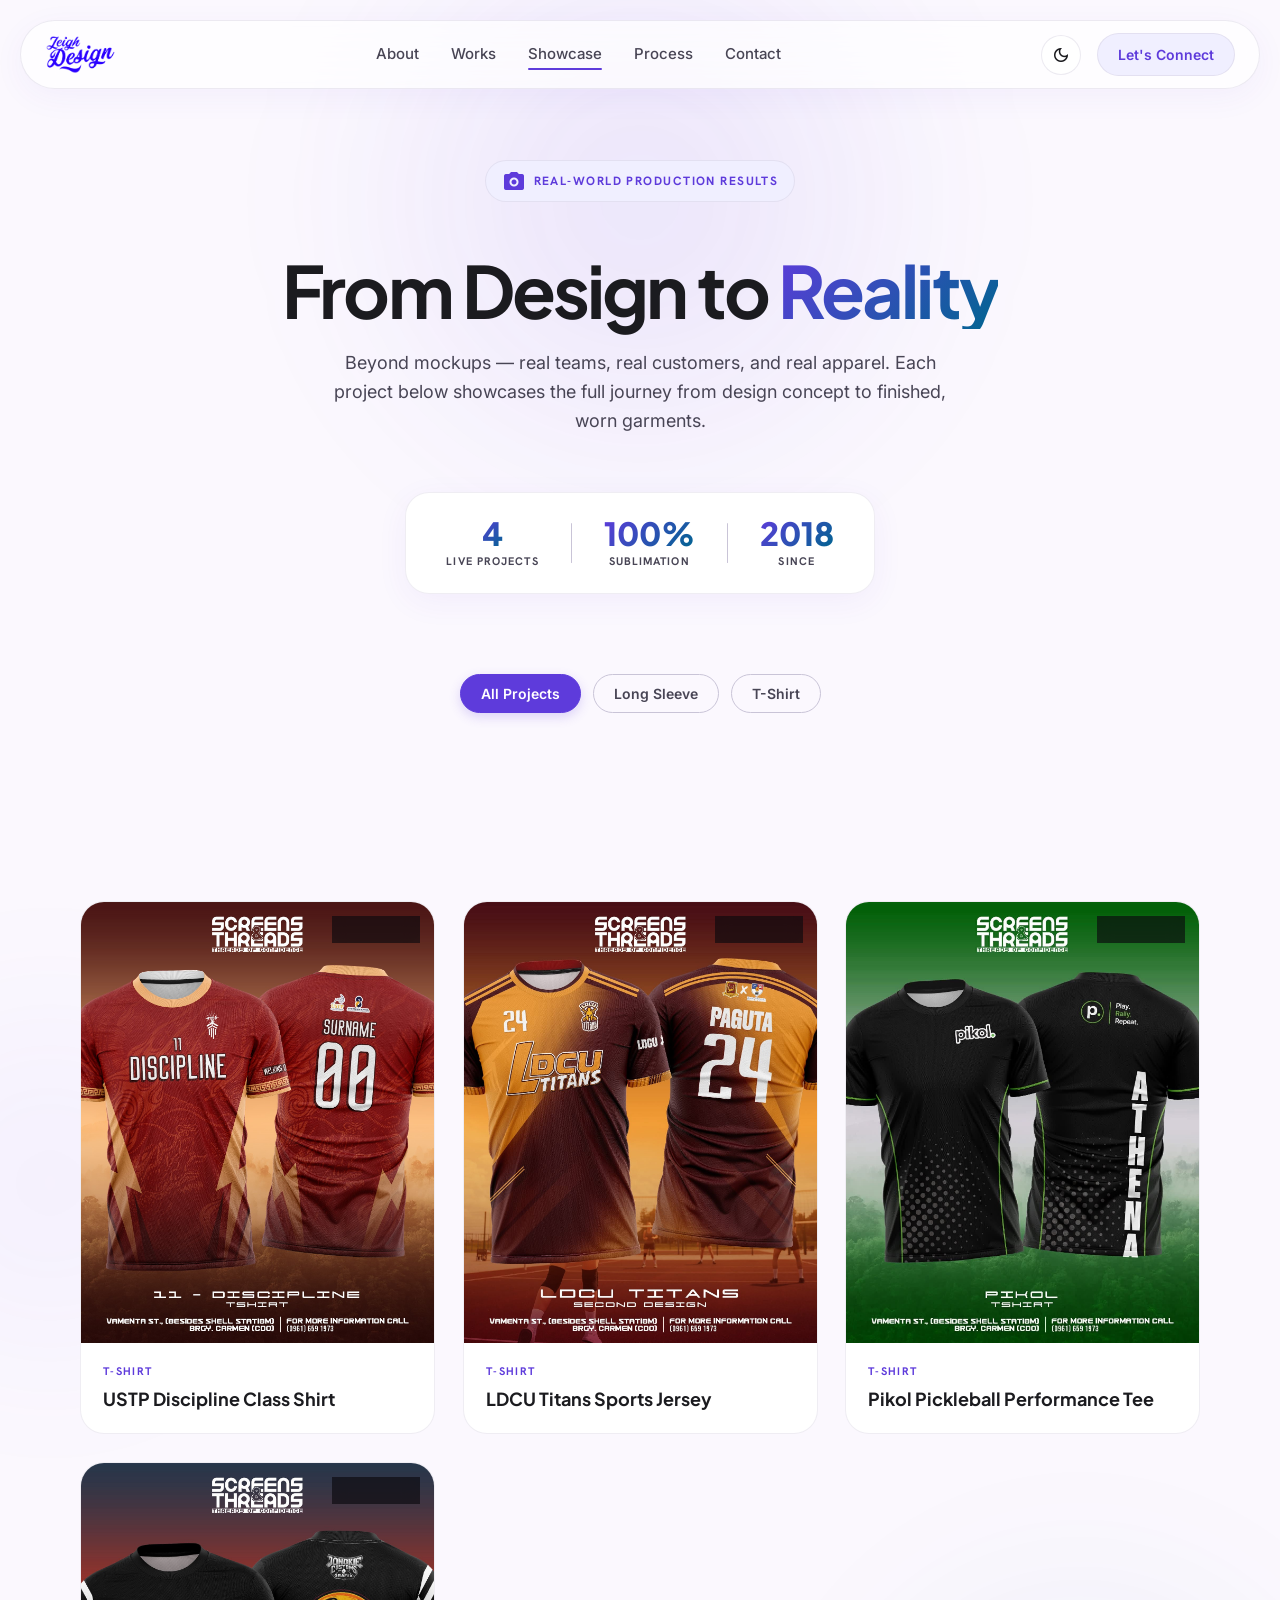
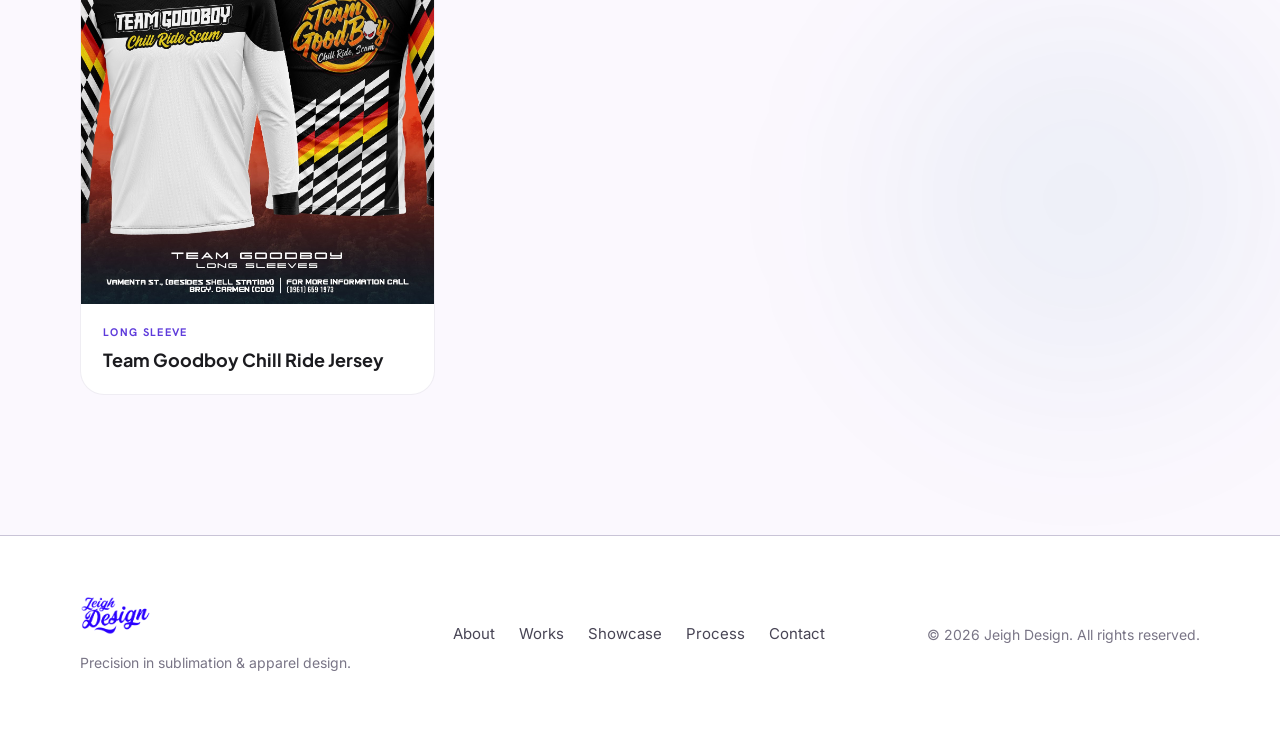
==== showcase.html @ b3bd069b "feat: add Showcase page with real-world project results" ====
<!DOCTYPE html>
<html lang="en" data-theme="light">
<head>
  <meta charset="UTF-8">
  <meta name="viewport" content="width=device-width, initial-scale=1.0">

  <!-- SEO Meta Tags -->
  <title>Showcase | Real-World Apparel Projects | Jeigh Design</title>
  <meta name="description" content="Real-world production results from Jeigh Design — customer and team photos wearing custom sublimated apparel. From marksmanship teams to esports squads.">
  <meta name="keywords" content="apparel showcase, customer photos, production results, sublimation printing, custom jerseys, team uniforms Philippines">
  <meta name="author" content="Jeigh Design">

  <!-- OpenGraph -->
  <meta property="og:title" content="Showcase | Jeigh Design — Real-World Apparel Results">
  <meta property="og:description" content="See real teams and customers wearing Jeigh Design custom sublimated apparel. Production-quality results that go beyond mockups.">
  <meta property="og:type" content="website">
  <meta property="og:url" content="https://jeighdesign.com/showcase.html">

  <!-- Stylesheets -->
  <link rel="stylesheet" href="style.css">
  <link rel="stylesheet" href="showcase.css">

  <!-- Material Symbols -->
  <link href="https://fonts.googleapis.com/css2?family=Material+Symbols+Outlined:opsz,wght,FILL,GRAD@20..48,100..700,0..1,-50..200" rel="stylesheet">
</head>
<body>

  <!-- Floating Navigation Wrapper -->
  <div class="navbar-wrapper">
    <nav class="navbar glass-container" id="main-nav">
      <!-- Logo -->
      <a href="index.html" class="logo" id="nav-logo">
        <img src="assets/logo.png" alt="Jeigh Design" class="logo-img">
      </a>

      <!-- Desktop Links -->
      <div class="nav-links" id="desktop-links">
        <a href="index.html#about" class="nav-item" id="link-about">About</a>
        <a href="works.html" class="nav-item" id="link-works">Works</a>
        <a href="#" class="nav-item active" id="link-showcase">Showcase</a>
        <a href="index.html#process" class="nav-item" id="link-process">Process</a>
        <a href="index.html#contact" class="nav-item" id="link-contact">Contact</a>
      </div>

      <!-- Actions -->
      <div class="nav-actions">
        <!-- Theme Toggle -->
        <button class="theme-toggle" id="theme-toggle-btn" aria-label="Toggle light/dark theme">
          <span class="material-symbols-outlined moon-icon">dark_mode</span>
          <span class="material-symbols-outlined sun-icon">light_mode</span>
        </button>

        <!-- Nav CTA -->
        <a href="index.html#contact" class="nav-btn nav-btn-primary" id="nav-cta-btn">Let's Connect</a>

        <!-- Mobile Drawer Toggle -->
        <button class="mobile-toggle" id="mobile-menu-btn" aria-label="Toggle mobile navigation">
          <span></span>
          <span></span>
          <span></span>
        </button>
      </div>
    </nav>
  </div>

  <!-- Mobile Navigation Drawer -->
  <div class="mobile-drawer glass-container" id="mobile-drawer">
    <a href="index.html#about" id="mobile-link-about">About</a>
    <a href="works.html" id="mobile-link-works">Works</a>
    <a href="#" id="mobile-link-showcase">Showcase</a>
    <a href="index.html#process" id="mobile-link-process">Process</a>
    <a href="index.html#contact" id="mobile-link-contact">Contact</a>
    <a href="index.html#contact" class="mobile-drawer-btn" id="mobile-drawer-cta">Discuss Project</a>
  </div>

  <!-- Background Blobs -->
  <div class="bg-blob blob-primary" id="blob-1"></div>
  <div class="bg-blob blob-secondary" id="blob-2"></div>
  <div class="bg-blob blob-tertiary" id="blob-3"></div>

  <!-- Main Content -->
  <main>

    <!-- Page Header -->
    <section class="showcase-hero container" id="showcase-hero">
      <div class="reveal">
        <div class="badge">
          <span class="material-symbols-outlined" style="font-variation-settings: 'FILL' 1;">photo_camera</span>
          <span class="label-caps">Real-World Production Results</span>
        </div>
      </div>

      <h1 class="display-lg showcase-hero-title reveal reveal-delay-1">
        From Design to
        <span class="text-gradient">Reality</span>
      </h1>

      <p class="body-lg showcase-hero-subtitle reveal reveal-delay-2">
        Beyond mockups — real teams, real customers, and real apparel. Each project below showcases the full journey from design concept to finished, worn garments.
      </p>

      <!-- Stats Row -->
      <div class="showcase-stats reveal reveal-delay-3">
        <div class="stat-item">
          <span class="stat-number" id="stat-projects">4</span>
          <span class="stat-label">Live Projects</span>
        </div>
        <div class="stat-divider"></div>
        <div class="stat-item">
          <span class="stat-number">100%</span>
          <span class="stat-label">Sublimation</span>
        </div>
        <div class="stat-divider"></div>
        <div class="stat-item">
          <span class="stat-number">2018</span>
          <span class="stat-label">Since</span>
        </div>
      </div>
    </section>

    <!-- Filter Bar -->
    <section class="showcase-filter-bar container reveal">
      <div class="gallery-filters">
        <button class="filter-btn active" data-filter="all" id="sc-filter-all">All Projects</button>
        <button class="filter-btn" data-filter="long-sleeve" id="sc-filter-longsleeve">Long Sleeve</button>
        <button class="filter-btn" data-filter="t-shirt" id="sc-filter-tshirt">T-Shirt</button>
      </div>
    </section>

    <!-- Showcase Card Grid -->
    <section class="section-padding container" id="showcase-grid-section">
      <div class="showcase-grid" id="showcase-grid">
        <!-- Dynamically rendered by showcase.js -->
      </div>

      <!-- Empty State -->
      <div class="no-results" id="sc-no-results" style="display:none;">
        <span class="material-symbols-outlined">search_off</span>
        <h3 class="headline-md">No projects found</h3>
        <p class="body-md">Try selecting a different category.</p>
      </div>
    </section>

  </main>

  <!-- ===================== PROJECT DETAIL MODAL ===================== -->
  <div class="sc-modal-overlay" id="sc-modal" role="dialog" aria-modal="true" aria-label="Project detail">

    <div class="sc-modal-inner" id="sc-modal-inner">

      <!-- Close Button -->
      <button class="sc-modal-close" id="sc-modal-close" aria-label="Close project detail">
        <span class="material-symbols-outlined">close</span>
      </button>

      <!-- Left Panel: Image Gallery -->
      <div class="sc-modal-gallery" id="sc-modal-gallery">

        <!-- Main Image Viewer -->
        <div class="sc-gallery-main" id="sc-gallery-main">
          <img src="" alt="" class="sc-gallery-img" id="sc-gallery-img">

          <!-- Navigation Arrows -->
          <button class="sc-gallery-nav sc-gallery-prev" id="sc-gallery-prev" aria-label="Previous image">
            <span class="material-symbols-outlined">arrow_back_ios_new</span>
          </button>
          <button class="sc-gallery-nav sc-gallery-next" id="sc-gallery-next" aria-label="Next image">
            <span class="material-symbols-outlined">arrow_forward_ios</span>
          </button>

          <!-- Image counter -->
          <div class="sc-gallery-counter" id="sc-gallery-counter">1 / 5</div>
        </div>

        <!-- Thumbnail Strip -->
        <div class="sc-gallery-thumbs" id="sc-gallery-thumbs">
          <!-- Populated by JS -->
        </div>
      </div>

      <!-- Right Panel: Project Details -->
      <div class="sc-modal-details" id="sc-modal-details">

        <!-- Category badge -->
        <div class="sc-detail-badge" id="sc-detail-badge">
          <span class="material-symbols-outlined" id="sc-detail-icon">checkroom</span>
          <span class="label-caps" id="sc-detail-category-badge">Category</span>
        </div>

        <!-- Title -->
        <h2 class="headline-lg sc-detail-title" id="sc-detail-title">Project Title</h2>

        <!-- Meta Grid -->
        <div class="sc-detail-meta">
          <div class="sc-meta-item">
            <span class="sc-meta-label label-caps">Category</span>
            <span class="sc-meta-value" id="sc-meta-category">—</span>
          </div>
          <div class="sc-meta-item">
            <span class="sc-meta-label label-caps">Year</span>
            <span class="sc-meta-value" id="sc-meta-year">—</span>
          </div>
          <div class="sc-meta-item sc-meta-full">
            <span class="sc-meta-label label-caps">Software Used</span>
            <div class="sc-software-chips" id="sc-meta-software">
              <!-- Chips rendered by JS -->
            </div>
          </div>
        </div>

        <!-- Divider -->
        <div class="sc-divider"></div>

        <!-- Overview -->
        <div class="sc-detail-section">
          <h3 class="sc-section-title">
            <span class="material-symbols-outlined">description</span>
            Project Overview
          </h3>
          <p class="body-md sc-detail-text" id="sc-detail-overview">—</p>
        </div>

        <!-- Design Concept -->
        <div class="sc-detail-section">
          <h3 class="sc-section-title">
            <span class="material-symbols-outlined">palette</span>
            Design Concept
          </h3>
          <p class="body-md sc-detail-text" id="sc-detail-concept">—</p>
        </div>

        <!-- CTA -->
        <a href="index.html#contact" class="btn btn-primary sc-detail-cta" id="sc-detail-cta">
          Start a Similar Project
          <span class="material-symbols-outlined">arrow_forward</span>
        </a>

      </div>
    </div>
  </div>

  <!-- Footer -->
  <footer class="footer">
    <div class="container footer-content">

      <!-- Brand details -->
      <div class="footer-logo-side">
        <a href="index.html" class="logo" style="margin-bottom: 8px;">
          <img src="assets/logo.png" alt="Jeigh Design" class="logo-img">
        </a>
        <p class="copyright">Precision in sublimation &amp; apparel design.</p>
      </div>

      <!-- Links -->
      <div class="footer-links">
        <a href="index.html#about" class="footer-link">About</a>
        <a href="works.html" class="footer-link">Works</a>
        <a href="showcase.html" class="footer-link">Showcase</a>
        <a href="index.html#process" class="footer-link">Process</a>
        <a href="index.html#contact" class="footer-link">Contact</a>
      </div>

      <!-- Copyright -->
      <div>
        <p class="copyright">&copy; 2026 Jeigh Design. All rights reserved.</p>
      </div>

    </div>
  </footer>

  <!-- Scripts -->
  <script src="showcase.js"></script>
</body>
</html>
---- style.css ----
/*
================================================================
JEIGH DESIGN - PORTFOLIO STYLESHEET
Design System: Lumina Creative (Visionary, Technical, Fluid)
================================================================
*/

/* --- Google Fonts --- */
@import url('https://fonts.googleapis.com/css2?family=Hanken+Grotesk:wght@600;700&family=Inter:wght@400;500;600&family=Plus+Jakarta+Sans:wght@500;600;700;800&display=swap');

/* --- Custom Variables & Tokens --- */
:root {
  /* Color Palette - Light Mode */
  --color-surface: #fbf8fe;
  --color-surface-dim: #dcd9de;
  --color-surface-bright: #fbf8fe;
  --color-surface-lowest: #ffffff;
  --color-surface-low: #f6f2f8;
  --color-surface-container: #f0edf2;
  --color-surface-high: #eae7ed;
  --color-surface-highest: #e4e1e7;
  --color-on-surface: #1b1b1f;
  --color-on-surface-variant: #484555;
  --color-inverse-surface: #303034;
  --color-inverse-on-surface: #f3f0f5;
  --color-outline: #797586;
  --color-outline-variant: #c9c4d7;
  
  --color-primary: #5e3bdb;
  --color-on-primary: #ffffff;
  --color-primary-container: #7858f5;
  --color-on-primary-container: #fffbff;
  
  --color-secondary: #006590;
  --color-on-secondary: #ffffff;
  --color-secondary-container: #2db8fe;
  --color-on-secondary-container: #004665;
  
  --color-background: #fbf8fe;
  --color-on-background: #1b1b1f;
  --color-surface-variant: #e4e1e7;

  --color-primary-fixed: #e6deff;
  --color-primary-fixed-dim: #cabeff;

  /* Extra Colors for Chips */
  --color-chip-bg: #f0efff;
  --color-chip-text: #5e3bdb;
  
  /* Gradients */
  --color-primary-gradient: linear-gradient(135deg, #5e3bdb 0%, #006590 100%);
  --color-accent-gradient: linear-gradient(135deg, #7858f5 0%, #2db8fe 100%);
  --color-glass-bg: rgba(255, 255, 255, 0.7);
  --color-glass-border: rgba(201, 196, 215, 0.35);
  --color-card-border: rgba(201, 196, 215, 0.3);
  --color-card-bg: #ffffff;

  /* Typography Fonts */
  --font-display: 'Plus Jakarta Sans', sans-serif;
  --font-headline: 'Plus Jakarta Sans', sans-serif;
  --font-body: 'Inter', sans-serif;
  --font-label: 'Hanken Grotesk', sans-serif;

  /* Border Radius */
  --rounded-sm: 0.25rem;
  --rounded-default: 0.5rem;
  --rounded-md: 0.75rem;
  --rounded-lg: 1rem;
  --rounded-xl: 1.5rem;
  --rounded-full: 9999px;

  /* Spacing */
  --container-max: 1280px;
  --gutter: 24px;
  --margin-desktop: 80px;
  --margin-mobile: 20px;
  --section-gap: 140px;
  --unit: 8px;

  /* Transitions */
  --transition-fast: 0.2s cubic-bezier(0.16, 1, 0.3, 1);
  --transition-medium: 0.4s cubic-bezier(0.16, 1, 0.3, 1);
  --transition-slow: 0.8s cubic-bezier(0.16, 1, 0.3, 1);
}

[data-theme="dark"] {
  /* Color Palette - Dark Mode */
  --color-surface: #0b0a0e;
  --color-surface-dim: #050406;
  --color-surface-bright: #141317;
  --color-surface-lowest: #080709;
  --color-surface-low: #111014;
  --color-surface-container: #19181d;
  --color-surface-high: #212026;
  --color-surface-highest: #2b2a31;
  --color-on-surface: #eae6ef;
  --color-on-surface-variant: #bbb6c4;
  --color-inverse-surface: #eae6ef;
  --color-inverse-on-surface: #111014;
  --color-outline: #8d8999;
  --color-outline-variant: #44424e;
  
  --color-primary: #a38cff;
  --color-on-primary: #1e0066;
  --color-primary-container: #5e3bdb;
  --color-on-primary-container: #f5f2ff;
  
  --color-secondary: #58c2ff;
  --color-on-secondary: #00344d;
  --color-secondary-container: #006590;
  --color-on-secondary-container: #e0f3ff;
  
  --color-background: #0b0a0e;
  --color-on-background: #eae6ef;
  --color-surface-variant: #2b2a31;

  --color-primary-fixed: #21154c;
  --color-primary-fixed-dim: #3a2a7c;

  --color-chip-bg: #1c1833;
  --color-chip-text: #cabeff;
  
  --color-primary-gradient: linear-gradient(135deg, #7858f5 0%, #00b0ff 100%);
  --color-accent-gradient: linear-gradient(135deg, #a38cff 0%, #58c2ff 100%);
  --color-glass-bg: rgba(11, 10, 14, 0.7);
  --color-glass-border: rgba(68, 66, 78, 0.4);
  --color-card-border: rgba(68, 66, 78, 0.3);
  --color-card-bg: #111014;
}

/* --- Resets & Global Styles --- */
*, *::before, *::after {
  box-sizing: border-box;
  margin: 0;
  padding: 0;
}

html {
  scroll-behavior: smooth;
  scroll-padding-top: 100px;
}

body {
  font-family: var(--font-body);
  background-color: var(--color-background);
  color: var(--color-on-background);
  font-size: 16px;
  line-height: 1.5;
  overflow-x: hidden;
  position: relative;
  transition: background-color var(--transition-medium), color var(--transition-medium);
}

a {
  color: inherit;
  text-decoration: none;
}

img {
  max-width: 100%;
  height: auto;
  display: block;
}

button, input, textarea {
  font: inherit;
  color: inherit;
  background: none;
  border: none;
}

/* Custom Scrollbar */
::-webkit-scrollbar {
  width: 10px;
}
::-webkit-scrollbar-track {
  background: var(--color-surface);
}
::-webkit-scrollbar-thumb {
  background: var(--color-outline-variant);
  border-radius: var(--rounded-full);
  border: 2px solid var(--color-surface);
}
::-webkit-scrollbar-thumb:hover {
  background: var(--color-primary);
}

/* --- Layout Utility Classes --- */
.container {
  width: 100%;
  max-width: var(--container-max);
  margin-left: auto;
  margin-right: auto;
  padding-left: var(--margin-mobile);
  padding-right: var(--margin-mobile);
}

@media (min-width: 768px) {
  .container {
    padding-left: var(--margin-desktop);
    padding-right: var(--margin-desktop);
  }
}

.section-padding {
  padding-top: 80px;
  padding-bottom: 80px;
}

@media (min-width: 768px) {
  .section-padding {
    padding-top: var(--section-gap);
    padding-bottom: var(--section-gap);
  }
}

/* Background Blobs */
.bg-blob {
  position: absolute;
  border-radius: var(--rounded-full);
  filter: blur(80px);
  z-index: -1;
  pointer-events: none;
  opacity: 0.65;
  transition: transform var(--transition-slow) ease-out;
  will-change: transform;
}

.blob-primary {
  width: min(80vw, 700px);
  height: min(80vw, 700px);
  background: radial-gradient(circle, rgba(94, 59, 219, 0.18) 0%, rgba(94, 59, 219, 0) 70%);
  top: -150px;
  left: 50%;
  transform: translateX(-50%);
}

.blob-secondary {
  width: min(70vw, 600px);
  height: min(70vw, 600px);
  background: radial-gradient(circle, rgba(0, 101, 144, 0.12) 0%, rgba(0, 101, 144, 0) 70%);
  bottom: 10%;
  right: -100px;
}

.blob-tertiary {
  width: min(60vw, 500px);
  height: min(60vw, 500px);
  background: radial-gradient(circle, rgba(120, 88, 245, 0.1) 0%, rgba(120, 88, 245, 0) 70%);
  top: 40%;
  left: -200px;
}

/* Glassmorphism containers */
.glass-container {
  background-color: var(--color-glass-bg);
  border: 1px solid var(--color-glass-border);
  backdrop-filter: blur(16px);
  -webkit-backdrop-filter: blur(16px);
  box-shadow: 0 8px 32px 0 rgba(94, 59, 219, 0.05);
}

/* --- Typography --- */
.display-lg {
  font-family: var(--font-display);
  font-size: 40px;
  font-weight: 700;
  line-height: 1.1;
  letter-spacing: -0.03em;
  color: var(--color-on-surface);
}

.headline-lg {
  font-family: var(--font-headline);
  font-size: 32px;
  font-weight: 700;
  line-height: 1.2;
  letter-spacing: -0.02em;
}

.headline-md {
  font-family: var(--font-headline);
  font-size: 24px;
  font-weight: 600;
  line-height: 1.3;
}

.body-lg {
  font-family: var(--font-body);
  font-size: 18px;
  line-height: 1.6;
  color: var(--color-on-surface-variant);
}

.body-md {
  font-family: var(--font-body);
  font-size: 16px;
  line-height: 1.6;
  color: var(--color-on-surface-variant);
}

.label-caps {
  font-family: var(--font-label);
  font-size: 12px;
  font-weight: 700;
  letter-spacing: 0.12em;
  text-transform: uppercase;
}

@media (min-width: 768px) {
  .display-lg {
    font-size: 64px;
    letter-spacing: -0.04em;
  }
  .headline-lg {
    font-size: 48px;
  }
  .headline-md {
    font-size: 32px;
  }
}

@media (min-width: 1024px) {
  .display-lg {
    font-size: 72px;
  }
}

.text-gradient {
  background: var(--color-primary-gradient);
  -webkit-background-clip: text;
  -webkit-text-fill-color: transparent;
  background-clip: text;
  display: inline-block;
}

/* --- Floating Nav Bar --- */
.navbar-wrapper {
  position: fixed;
  top: 20px;
  left: 0;
  width: 100%;
  z-index: 100;
  padding: 0 var(--margin-mobile);
}

.navbar {
  max-width: var(--container-max);
  margin: 0 auto;
  border-radius: var(--rounded-full);
  display: flex;
  justify-content: space-between;
  align-items: center;
  padding: 12px 24px;
  transition: padding var(--transition-medium), background-color var(--transition-medium), border-color var(--transition-medium);
}

.navbar.scrolled {
  padding: 8px 20px;
  box-shadow: 0 10px 30px -10px rgba(94, 59, 219, 0.15);
}

.logo {
  display: flex;
  align-items: center;
}

.logo-img {
  height: 40px;
  width: auto;
  object-fit: contain;
  transition: transform var(--transition-fast);
}

.logo:hover .logo-img {
  transform: scale(1.06);
}


.logo-dot {
  width: 10px;
  height: 10px;
  border-radius: var(--rounded-full);
  background: var(--color-accent-gradient);
  box-shadow: 0 0 10px var(--color-secondary-container);
  display: inline-block;
}

.nav-links {
  display: none;
  align-items: center;
  gap: 32px;
}

@media (min-width: 768px) {
  .nav-links {
    display: flex;
  }
}

.nav-item {
  font-family: var(--font-body);
  font-weight: 500;
  font-size: 15px;
  color: var(--color-on-surface-variant);
  position: relative;
  transition: color var(--transition-fast);
  padding: 4px 0;
}

.nav-item::after {
  content: '';
  position: absolute;
  bottom: 0;
  left: 0;
  width: 0;
  height: 2px;
  background: var(--color-primary);
  border-radius: var(--rounded-full);
  transition: width var(--transition-fast);
}

.nav-item:hover {
  color: var(--color-on-surface);
}

.nav-item:hover::after,
.nav-item.active::after {
  width: 100%;
}

.nav-actions {
  display: flex;
  align-items: center;
  gap: 16px;
}

/* Theme Toggle Button */
.theme-toggle {
  width: 40px;
  height: 40px;
  border-radius: var(--rounded-full);
  display: flex;
  align-items: center;
  justify-content: center;
  cursor: pointer;
  border: 1px solid var(--color-glass-border);
  background-color: var(--color-surface-lowest);
  color: var(--color-on-surface);
  transition: background-color var(--transition-fast), border-color var(--transition-fast), transform var(--transition-fast);
}

.theme-toggle:hover {
  transform: scale(1.05);
  background-color: var(--color-surface-container);
  border-color: var(--color-outline-variant);
}

.theme-toggle span {
  font-size: 20px;
  transition: transform var(--transition-medium);
}

.theme-toggle:active span {
  transform: rotate(45deg);
}

[data-theme="dark"] .theme-toggle .sun-icon {
  display: block;
}
[data-theme="dark"] .theme-toggle .moon-icon {
  display: none;
}
.theme-toggle .sun-icon {
  display: none;
}
.theme-toggle .moon-icon {
  display: block;
}

/* Contact Button in Nav */
.nav-btn {
  display: none;
  font-family: var(--font-body);
  font-weight: 600;
  font-size: 14px;
  padding: 10px 20px;
  border-radius: var(--rounded-full);
  transition: transform var(--transition-fast), box-shadow var(--transition-fast);
}

@media (min-width: 480px) {
  .nav-btn {
    display: inline-block;
  }
}

.nav-btn-primary {
  background: var(--color-chip-bg);
  color: var(--color-chip-text);
  border: 1px solid var(--color-glass-border);
}

.nav-btn-primary:hover {
  transform: translateY(-2px);
  background-color: var(--color-primary-fixed-dim);
  color: var(--color-on-primary-container);
}

/* Mobile Menu Toggle */
.mobile-toggle {
  width: 40px;
  height: 40px;
  border-radius: var(--rounded-full);
  display: flex;
  flex-direction: column;
  justify-content: center;
  align-items: center;
  gap: 4px;
  cursor: pointer;
  border: 1px solid var(--color-glass-border);
  background-color: var(--color-surface-lowest);
  transition: transform var(--transition-fast);
}

@media (min-width: 768px) {
  .mobile-toggle {
    display: none;
  }
}

.mobile-toggle span {
  display: block;
  width: 18px;
  height: 2px;
  background-color: var(--color-on-surface);
  border-radius: var(--rounded-full);
  transition: transform var(--transition-medium), opacity var(--transition-medium);
}

.mobile-toggle.active span:nth-child(1) {
  transform: translateY(6px) rotate(45deg);
}

.mobile-toggle.active span:nth-child(2) {
  opacity: 0;
}

.mobile-toggle.active span:nth-child(3) {
  transform: translateY(-6px) rotate(-45deg);
}

/* Mobile Drawer */
.mobile-drawer {
  position: fixed;
  top: 90px;
  left: var(--margin-mobile);
  right: var(--margin-mobile);
  border-radius: var(--rounded-xl);
  padding: 24px;
  display: flex;
  flex-direction: column;
  gap: 20px;
  z-index: 99;
  transform: translateY(-150%) scale(0.95);
  opacity: 0;
  pointer-events: none;
  transition: transform var(--transition-medium), opacity var(--transition-medium);
  box-shadow: 0 20px 40px rgba(0, 0, 0, 0.1);
}

.mobile-drawer.active {
  transform: translateY(0) scale(1);
  opacity: 1;
  pointer-events: all;
}

.mobile-drawer a {
  font-family: var(--font-headline);
  font-weight: 600;
  font-size: 20px;
  color: var(--color-on-surface);
  padding: 8px 0;
  border-bottom: 1px solid var(--color-outline-variant);
  transition: color var(--transition-fast);
}

.mobile-drawer a:hover {
  color: var(--color-primary);
}

.mobile-drawer .mobile-drawer-btn {
  text-align: center;
  font-weight: 600;
  padding: 14px;
  border-radius: var(--rounded-full);
  margin-top: 10px;
  background: var(--color-primary-gradient);
  color: var(--color-on-primary);
}

/* --- Buttons --- */
.btn {
  display: inline-flex;
  align-items: center;
  justify-content: center;
  gap: 8px;
  font-family: var(--font-body);
  font-weight: 600;
  text-align: center;
  border-radius: var(--rounded-xl);
  padding: 16px 32px;
  cursor: pointer;
  transition: transform var(--transition-fast), box-shadow var(--transition-fast), border-color var(--transition-fast), background var(--transition-fast);
}

.btn-primary {
  background: var(--color-primary-gradient);
  color: var(--color-on-primary);
}

.btn-primary:hover {
  transform: translateY(-2px);
  box-shadow: 0 8px 24px rgba(94, 59, 219, 0.35);
}

.btn-secondary {
  border: 1.5px solid var(--color-outline-variant);
  color: var(--color-on-surface);
  background: transparent;
}

.btn-secondary:hover {
  transform: translateY(-2px);
  border-color: var(--color-primary);
  background-color: var(--color-surface-container);
}

.btn:active {
  transform: translateY(0);
}

/* --- Hero Section --- */
.hero {
  position: relative;
  padding-top: 140px;
  padding-bottom: 60px;
  min-height: 100vh;
  display: flex;
  flex-direction: column;
  justify-content: center;
  align-items: center;
  text-align: center;
  overflow: hidden;
}

.badge {
  display: inline-flex;
  align-items: center;
  gap: 8px;
  background-color: var(--color-chip-bg);
  color: var(--color-chip-text);
  padding: 8px 16px;
  border-radius: var(--rounded-full);
  border: 1px solid var(--color-glass-border);
  margin-bottom: 24px;
}

.badge span.material-icons {
  font-size: 16px;
  color: var(--color-primary);
}

.hero-title {
  max-width: 900px;
  margin-bottom: 20px;
}

.hero-subtitle {
  max-width: 650px;
  margin-bottom: 40px;
}

.hero-actions {
  display: flex;
  flex-wrap: wrap;
  gap: 16px;
  justify-content: center;
  margin-bottom: 60px;
}

.hero-mockup-container {
  width: 100%;
  max-width: 960px;
  margin: 0 auto;
  border-radius: var(--rounded-xl);
  overflow: hidden;
  border: 1px solid var(--color-card-border);
  background: var(--color-card-bg);
  box-shadow: 0 30px 60px -15px rgba(94, 59, 219, 0.12);
  transition: transform var(--transition-slow) ease-out, box-shadow var(--transition-medium);
  transform: perspective(1000px) rotateX(10deg) scale(0.95);
  position: relative;
  will-change: transform;
}

.hero-mockup-container.visible {
  transform: perspective(1000px) rotateX(0deg) scale(1);
}

.hero-mockup-container:hover {
  box-shadow: 0 40px 80px -15px rgba(94, 59, 219, 0.2);
}

.hero-slideshow {
  display: grid;
  width: 100%;
}

.hero-slideshow .slide {
  grid-area: 1 / 1 / 2 / 2;
  width: 100%;
  height: auto;
  object-fit: cover;
  opacity: 0;
  transition: opacity var(--transition-medium);
  z-index: 1;
}

.hero-slideshow .slide.active {
  opacity: 1;
  z-index: 2;
}

/* Miniature Thumbnail Indicator Navigation */
.hero-thumbnails {
  position: absolute;
  bottom: 20px;
  right: 20px;
  display: flex;
  gap: 8px;
  z-index: 10;
  background: rgba(255, 255, 255, 0.2);
  border: 1px solid rgba(255, 255, 255, 0.3);
  backdrop-filter: blur(8px);
  -webkit-backdrop-filter: blur(8px);
  padding: 6px;
  border-radius: var(--rounded-lg);
  box-shadow: 0 4px 20px rgba(0, 0, 0, 0.15);
}

[data-theme="dark"] .hero-thumbnails {
  background: rgba(11, 10, 14, 0.5);
  border-color: rgba(255, 255, 255, 0.08);
}

.hero-thumbnails .thumb {
  width: 48px;
  height: 48px;
  border-radius: var(--rounded-default);
  background-size: cover;
  background-position: center;
  cursor: pointer;
  border: 2px solid transparent;
  transition: border-color var(--transition-fast), transform var(--transition-fast), box-shadow var(--transition-fast);
}

.hero-thumbnails .thumb:hover {
  transform: translateY(-2px);
}

.hero-thumbnails .thumb.active {
  border-color: var(--color-primary);
  box-shadow: 0 0 10px rgba(94, 59, 219, 0.4);
  transform: scale(1.05);
}

@media (max-width: 576px) {
  .hero-thumbnails {
    bottom: 12px;
    right: 12px;
    padding: 4px;
    gap: 6px;
  }
  .hero-thumbnails .thumb {
    width: 36px;
    height: 36px;
  }
}

/* --- Portfolio Bento Grid --- */
.section-header {
  text-align: center;
  margin-bottom: 60px;
}

.section-header .section-tag {
  color: var(--color-primary);
  margin-bottom: 12px;
}

.gallery-filters {
  display: flex;
  justify-content: center;
  flex-wrap: wrap;
  gap: 12px;
  margin-bottom: 48px;
}

.filter-btn {
  font-family: var(--font-body);
  font-weight: 600;
  font-size: 14px;
  padding: 8px 20px;
  border-radius: var(--rounded-full);
  cursor: pointer;
  border: 1px solid var(--color-outline-variant);
  color: var(--color-on-surface-variant);
  transition: all var(--transition-fast);
}

.filter-btn:hover {
  border-color: var(--color-primary);
  color: var(--color-on-surface);
}

.filter-btn.active {
  background-color: var(--color-primary);
  border-color: var(--color-primary);
  color: var(--color-on-primary);
  box-shadow: 0 4px 12px rgba(94, 59, 219, 0.2);
}

.bento-grid {
  display: grid;
  grid-template-columns: 1fr;
  gap: var(--gutter);
}

@media (min-width: 768px) {
  .bento-grid {
    grid-template-columns: repeat(2, 1fr);
  }
  .bento-colspan-2 {
    grid-column: span 2;
  }
}

@media (min-width: 1024px) {
  .bento-grid {
    grid-template-columns: repeat(3, 1fr);
  }
  .bento-colspan-2 {
    grid-column: span 2;
  }
}

/* Gallery Cards */
.gallery-card {
  position: relative;
  border-radius: var(--rounded-xl);
  overflow: hidden;
  border: 1px solid var(--color-card-border);
  background: var(--color-card-bg);
  aspect-ratio: 4/5;
  transition: transform var(--transition-medium), box-shadow var(--transition-medium);
  cursor: pointer;
  will-change: transform, box-shadow;
}

@media (min-width: 768px) {
  .gallery-card.bento-colspan-2 {
    aspect-ratio: 8/5;
  }
}

.gallery-card img {
  width: 100%;
  height: 100%;
  object-fit: cover;
  transition: transform var(--transition-slow);
}

.gallery-card:hover {
  transform: translateY(-6px);
  box-shadow: 0 20px 40px -10px rgba(94, 59, 219, 0.15);
}

.gallery-card:hover img {
  transform: scale(1.05);
}

/* Card Hover Overlay */
.card-overlay {
  position: absolute;
  inset: 0;
  background: linear-gradient(to top, rgba(11, 10, 14, 0.85) 0%, rgba(11, 10, 14, 0.3) 60%, rgba(11, 10, 14, 0) 100%);
  display: flex;
  flex-direction: column;
  justify-content: flex-end;
  padding: 30px;
  opacity: 0;
  transition: opacity var(--transition-medium);
  z-index: 2;
}

.gallery-card:hover .card-overlay {
  opacity: 1;
}

.card-overlay-content {
  transform: translateY(20px);
  transition: transform var(--transition-medium);
}

.gallery-card:hover .card-overlay-content {
  transform: translateY(0);
}

.card-tags {
  display: flex;
  gap: 8px;
  margin-bottom: 12px;
  flex-wrap: wrap;
}

.card-tag {
  background: rgba(255, 255, 255, 0.18);
  border: 1px solid rgba(255, 255, 255, 0.25);
  backdrop-filter: blur(4px);
  color: #ffffff;
  padding: 4px 12px;
  border-radius: var(--rounded-full);
  font-size: 10px;
}

.card-title {
  color: #ffffff;
}

/* Dynamic filter scale out/in anim */
.gallery-card.hidden {
  display: none;
}

.gallery-card.fade-in-item {
  animation: cardFadeIn 0.5s forwards cubic-bezier(0.16, 1, 0.3, 1);
}

@keyframes cardFadeIn {
  from {
    opacity: 0;
    transform: scale(0.92) translateY(10px);
  }
  to {
    opacity: 1;
    transform: scale(1) translateY(0);
  }
}

/* --- Process Timeline Section --- */
.process-section {
  background-color: var(--color-surface-low);
  border-top: 1px solid var(--color-outline-variant);
  border-bottom: 1px solid var(--color-outline-variant);
}

.process-layout {
  display: flex;
  flex-direction: column;
  gap: 60px;
}

@media (min-width: 992px) {
  .process-layout {
    flex-direction: row;
    gap: 80px;
  }
  .process-header-side {
    flex: 1;
    position: sticky;
    top: 120px;
    height: fit-content;
  }
  .process-timeline-side {
    flex: 2;
  }
}

.process-header-side p {
  margin-top: 16px;
  max-width: 400px;
}

/* Timeline Components */
.timeline {
  position: relative;
  padding-left: 32px;
}

@media (min-width: 768px) {
  .timeline {
    padding-left: 60px;
  }
}

.timeline-line {
  position: absolute;
  left: 15px;
  top: 10px;
  bottom: 10px;
  width: 2px;
  background: var(--color-primary-gradient);
  border-radius: var(--rounded-full);
}

@media (min-width: 768px) {
  .timeline-line {
    left: 29px;
  }
}

.timeline-item {
  position: relative;
  margin-bottom: 48px;
}

.timeline-item:last-child {
  margin-bottom: 0;
}

.timeline-node {
  position: absolute;
  left: -32px;
  top: 0;
  width: 32px;
  height: 32px;
  border-radius: var(--rounded-full);
  background: var(--color-surface-lowest);
  border: 4px solid var(--color-surface-low);
  display: flex;
  align-items: center;
  justify-content: center;
  z-index: 5;
  transform: translateX(-50%);
  box-shadow: 0 4px 10px rgba(94, 59, 219, 0.15);
  transition: transform var(--transition-fast), border-color var(--transition-fast);
}

@media (min-width: 768px) {
  .timeline-node {
    left: -60px;
    width: 40px;
    height: 40px;
  }
}

.timeline-dot {
  width: 8px;
  height: 8px;
  border-radius: var(--rounded-full);
  background-color: var(--color-primary);
  transition: transform var(--transition-fast), background-color var(--transition-fast);
}

.timeline-item:nth-child(2) .timeline-dot {
  background-color: var(--color-secondary-container);
}

.timeline-item:nth-child(3) .timeline-dot {
  background-color: var(--color-secondary);
}

.timeline-card {
  background-color: var(--color-surface-lowest);
  border: 1px solid var(--color-card-border);
  padding: 30px;
  border-radius: var(--rounded-xl);
  transition: transform var(--transition-medium), box-shadow var(--transition-medium), border-color var(--transition-medium);
}

.timeline-card-header {
  display: flex;
  align-items: center;
  gap: 12px;
  margin-bottom: 12px;
}

.timeline-card-header span.material-icons {
  color: var(--color-primary);
  font-size: 24px;
}

.timeline-item:nth-child(2) .timeline-card-header span.material-icons {
  color: var(--color-secondary-container);
}

.timeline-item:nth-child(3) .timeline-card-header span.material-icons {
  color: var(--color-secondary);
}

.timeline-card p {
  color: var(--color-on-surface-variant);
}

/* Timeline Hovers */
.timeline-item:hover .timeline-node {
  transform: translateX(-50%) scale(1.15);
  border-color: var(--color-surface);
}

.timeline-item:hover .timeline-dot {
  transform: scale(1.3);
}

.timeline-item:hover .timeline-card {
  transform: translateY(-2px);
  border-color: var(--color-outline-variant);
  box-shadow: 0 10px 30px -10px rgba(94, 59, 219, 0.1);
}

/* --- Contact Section --- */
.contact-container {
  max-width: 800px;
  margin: 0 auto;
}

.contact-card {
  padding: 40px 24px;
  border-radius: var(--rounded-xl);
  border: 1px solid var(--color-card-border);
  background: var(--color-card-bg);
  position: relative;
  overflow: hidden;
  box-shadow: 0 16px 40px rgba(94, 59, 219, 0.04);
}

@media (min-width: 768px) {
  .contact-card {
    padding: 60px 80px;
    border-radius: var(--rounded-xl);
  }
}

.contact-glow {
  position: absolute;
  top: 0;
  right: 0;
  width: 250px;
  height: 250px;
  background: radial-gradient(circle, rgba(120, 88, 245, 0.08) 0%, rgba(120, 88, 245, 0) 70%);
  border-radius: var(--rounded-full);
  pointer-events: none;
  transform: translate(20%, -20%);
}

.form-grid {
  display: grid;
  grid-template-columns: 1fr;
  gap: 32px;
  margin-bottom: 40px;
}

@media (min-width: 768px) {
  .form-grid {
    grid-template-columns: repeat(2, 1fr);
  }
}

.form-group {
  position: relative;
  display: flex;
  flex-direction: column;
}

.form-label {
  color: var(--color-on-surface-variant);
  margin-bottom: 8px;
  transition: color var(--transition-fast);
}

.form-input {
  width: 100%;
  background: transparent;
  border: none;
  border-bottom: 1.5px solid var(--color-outline-variant);
  padding: 10px 0;
  font-size: 16px;
  color: var(--color-on-surface);
  transition: border-color var(--transition-fast);
}

.form-input::placeholder {
  color: var(--color-outline);
  opacity: 0.7;
}

.form-input:focus {
  outline: none;
  border-color: var(--color-primary);
}

/* Border animation line under the input */
.form-input-line {
  position: absolute;
  bottom: 0;
  left: 50%;
  width: 0;
  height: 1.5px;
  background-color: var(--color-primary);
  transition: width var(--transition-medium), left var(--transition-medium);
}

.form-input:focus ~ .form-input-line {
  width: 100%;
  left: 0;
}

.form-input:focus ~ .form-label {
  color: var(--color-primary);
}

.form-btn {
  width: 100%;
}

/* Contact Status Toast */
.toast {
  position: fixed;
  bottom: 30px;
  right: 30px;
  background-color: var(--color-surface-lowest);
  border: 1px solid var(--color-primary);
  border-radius: var(--rounded-md);
  padding: 16px 24px;
  box-shadow: 0 10px 30px rgba(94, 59, 219, 0.15);
  display: flex;
  align-items: center;
  gap: 12px;
  transform: translateY(150%);
  opacity: 0;
  transition: transform var(--transition-medium), opacity var(--transition-medium);
  z-index: 1000;
}

.toast.active {
  transform: translateY(0);
  opacity: 1;
}

.toast span.material-icons {
  color: #10b981;
}

/* --- Footer --- */
.footer {
  border-top: 1px solid var(--color-outline-variant);
  background-color: var(--color-surface-lowest);
  padding: 60px 0;
}

.footer-content {
  display: flex;
  flex-direction: column;
  gap: 40px;
}

@media (min-width: 768px) {
  .footer-content {
    flex-direction: row;
    justify-content: space-between;
    align-items: center;
  }
}

.footer-logo-side {
  display: flex;
  flex-direction: column;
  gap: 8px;
}

.footer-links {
  display: flex;
  flex-wrap: wrap;
  gap: 24px;
}

.footer-link {
  font-size: 15px;
  color: var(--color-on-surface-variant);
  transition: color var(--transition-fast);
}

.footer-link:hover {
  color: var(--color-primary);
}

.copyright {
  font-size: 14px;
  color: var(--color-outline);
}


/* --- About Me Section --- */
.about-me-section {
  background-color: var(--color-surface);
  position: relative;
  overflow: hidden;
}

.about-header {
  margin-bottom: 60px;
}

.about-tag {
  font-family: Georgia, serif;
  font-style: italic;
  font-size: 1.5rem;
  color: var(--color-on-surface);
  margin-bottom: 12px;
  opacity: 0.8;
}

.about-headline {
  font-weight: 700;
  color: var(--color-on-surface);
}

.about-headline .light-text {
  font-weight: 300;
  color: var(--color-outline);
}

.about-grid {
  display: grid;
  grid-template-columns: 1fr 1.2fr;
  gap: 80px;
  align-items: start;
}

.about-portrait-frame {
  background: var(--color-surface-container);
  border-radius: var(--rounded-xl);
  padding: 12px;
  border: 1px solid var(--color-glass-border);
  box-shadow: 0 30px 60px rgba(0, 0, 0, 0.08);
  transform: rotate(-1.5deg);
  transition: transform var(--transition-medium);
}

.about-portrait-frame:hover {
  transform: rotate(0deg) scale(1.02);
}

.about-portrait-frame.empty-portrait {
  aspect-ratio: 4/3;
  display: flex;
  align-items: center;
  justify-content: center;
  border: 2px dashed var(--color-outline-variant);
  background: var(--color-surface-container);
  color: var(--color-outline);
  cursor: pointer;
  position: relative;
}

.about-portrait-frame.empty-portrait .placeholder-icon {
  font-size: 4.5rem;
  opacity: 0.5;
  transition: opacity var(--transition-fast), transform var(--transition-fast);
}

.about-portrait-frame.empty-portrait:hover .placeholder-icon {
  opacity: 0.8;
  transform: scale(1.1);
}

.about-meta {
  display: flex;
  justify-content: space-between;
  align-items: center;
  margin-top: 30px;
  padding: 0 10px;
}

.about-socials {
  display: flex;
  gap: 16px;
  align-items: center;
}

.about-social-icon {
  color: var(--color-on-surface-variant);
  transition: color var(--transition-fast), transform var(--transition-fast);
  display: inline-flex;
}

.about-social-icon:hover {
  color: var(--color-primary);
  transform: translateY(-2px);
}

.about-name-role {
  display: flex;
  flex-direction: column;
  align-items: flex-end;
}

.about-name {
  font-family: var(--font-headline);
  font-weight: 700;
  font-size: 1.15rem;
  color: var(--color-on-surface);
}

.about-role {
  font-size: 0.9rem;
  color: var(--color-on-surface-variant);
}

.about-bio {
  font-size: 1.2rem;
  line-height: 1.7;
  color: var(--color-on-surface-variant);
  margin-bottom: 48px;
}

.experience-list {
  border-left: 2px solid var(--color-outline-variant);
  padding-left: 32px;
}

.experience-item {
  display: flex;
  flex-direction: column;
  align-items: flex-start;
  padding: 28px 0;
  border-bottom: 1px solid var(--color-outline-variant);
  transition: padding-left var(--transition-fast);
}

.experience-item:last-child {
  border-bottom: none;
}

.experience-item:hover {
  padding-left: 12px;
}

.exp-header-row {
  display: flex;
  justify-content: space-between;
  align-items: center;
  width: 100%;
  gap: 16px;
}

.exp-role {
  font-family: var(--font-headline);
  font-weight: 700;
  font-size: 1.15rem;
  color: var(--color-on-surface);
}

.exp-company {
  color: var(--color-primary);
  font-family: var(--font-headline);
  font-weight: 600;
  font-size: 1.05rem;
  flex-grow: 1;
}

.exp-date {
  color: var(--color-outline);
  font-size: 0.95rem;
  font-weight: 600;
}

.exp-location {
  font-size: 0.8rem;
  color: var(--color-outline);
  margin-top: 4px;
  font-weight: 600;
  text-transform: uppercase;
  letter-spacing: 0.5px;
}

.exp-description {
  font-size: 0.95rem;
  line-height: 1.6;
  color: var(--color-on-surface-variant);
  margin-top: 12px;
  opacity: 0.9;
}

.about-skills {
  margin-top: 48px;
  padding: 24px 0 0 0;
  border-top: 1px solid var(--color-outline-variant);
  display: flex;
  gap: 32px;
  align-items: center;
}

.skills-label {
  font-family: var(--font-label);
  font-weight: 800;
  font-size: 0.9rem;
  color: var(--color-on-surface);
  letter-spacing: 1.5px;
  min-width: 80px;
}

.skills-value {
  font-family: var(--font-body);
  font-weight: 500;
  font-size: 1.1rem;
  color: var(--color-on-surface-variant);
}

@media (max-width: 991px) {
  .about-grid {
    grid-template-columns: 1fr;
    gap: 50px;
  }
  
  .about-portrait-frame {
    transform: none;
  }
  
  .about-portrait-frame:hover {
    transform: scale(1.02);
  }
  
  .experience-list {
    padding-left: 20px;
  }
  
  .exp-header-row {
    flex-wrap: wrap;
    gap: 4px 12px;
  }
  
  .about-skills {
    flex-direction: column;
    align-items: flex-start;
    gap: 12px;
  }
}

/* --- Scroll Reveal Animations --- */
.reveal {
  opacity: 0;
  transform: translateY(30px);
  transition: opacity var(--transition-slow), transform var(--transition-slow);
}

.reveal.active {
  opacity: 1;
  transform: translateY(0);
}

.reveal-delay-1 {
  transition-delay: 0.15s;
}

.reveal-delay-2 {
  transition-delay: 0.3s;
}

.reveal-delay-3 {
  transition-delay: 0.45s;
}
---- showcase.css ----
/*
================================================================
JEIGH DESIGN — SHOWCASE PAGE STYLES
showcase.css  ·  Separate from global style.css for modularity
================================================================
*/

/* ------------------------------------------------------------ */
/* SHOWCASE HERO                                                  */
/* ------------------------------------------------------------ */

.showcase-hero {
  padding-top: 160px;
  padding-bottom: 80px;
  text-align: center;
  display: flex;
  flex-direction: column;
  align-items: center;
  gap: 0;
}

.showcase-hero-title {
  margin-top: 24px;
  margin-bottom: 20px;
  max-width: 780px;
}

.showcase-hero-subtitle {
  max-width: 620px;
  margin-bottom: 56px;
}

/* Stats Row */
.showcase-stats {
  display: flex;
  align-items: center;
  gap: 32px;
  background: var(--color-card-bg);
  border: 1px solid var(--color-card-border);
  border-radius: var(--rounded-xl);
  padding: 24px 40px;
  box-shadow: 0 8px 32px rgba(94, 59, 219, 0.06);
}

.stat-item {
  display: flex;
  flex-direction: column;
  align-items: center;
  gap: 4px;
}

.stat-number {
  font-family: var(--font-display);
  font-size: 2rem;
  font-weight: 800;
  background: var(--color-primary-gradient);
  -webkit-background-clip: text;
  -webkit-text-fill-color: transparent;
  background-clip: text;
  line-height: 1;
}

.stat-label {
  font-family: var(--font-label);
  font-size: 11px;
  font-weight: 700;
  letter-spacing: 0.1em;
  text-transform: uppercase;
  color: var(--color-on-surface-variant);
}

.stat-divider {
  width: 1px;
  height: 40px;
  background: var(--color-outline-variant);
  border-radius: var(--rounded-full);
}

@media (max-width: 600px) {
  .showcase-stats {
    gap: 20px;
    padding: 20px 24px;
  }
  .stat-number {
    font-size: 1.6rem;
  }
}

/* ------------------------------------------------------------ */
/* FILTER BAR                                                     */
/* ------------------------------------------------------------ */

.showcase-filter-bar {
  margin-bottom: 0;
  padding-top: 0;
}

/* ------------------------------------------------------------ */
/* SHOWCASE CARD GRID                                             */
/* ------------------------------------------------------------ */

.showcase-grid {
  display: grid;
  grid-template-columns: 1fr;
  gap: 28px;
}

@media (min-width: 640px) {
  .showcase-grid {
    grid-template-columns: repeat(2, 1fr);
  }
}

@media (min-width: 1024px) {
  .showcase-grid {
    grid-template-columns: repeat(3, 1fr);
  }
}

/* Showcase Card */
.sc-card {
  position: relative;
  border-radius: var(--rounded-xl);
  overflow: hidden;
  background: var(--color-card-bg);
  border: 1px solid var(--color-card-border);
  cursor: pointer;
  transition: transform var(--transition-medium), box-shadow var(--transition-medium);
  will-change: transform;
  display: flex;
  flex-direction: column;
}

.sc-card:hover {
  transform: translateY(-8px);
  box-shadow: 0 24px 48px -12px rgba(94, 59, 219, 0.18);
}

.sc-card-image-wrap {
  position: relative;
  aspect-ratio: 4 / 5;
  overflow: hidden;
  background: var(--color-surface-container);
}

.sc-card-image-wrap img {
  width: 100%;
  height: 100%;
  object-fit: cover;
  transition: transform var(--transition-slow);
  display: block;
}

.sc-card:hover .sc-card-image-wrap img {
  transform: scale(1.06);
}

/* Overlay gradient on hover */
.sc-card-image-wrap::after {
  content: '';
  position: absolute;
  inset: 0;
  background: linear-gradient(
    to top,
    rgba(11, 10, 14, 0.7) 0%,
    rgba(11, 10, 14, 0.2) 50%,
    transparent 100%
  );
  opacity: 0;
  transition: opacity var(--transition-medium);
}

.sc-card:hover .sc-card-image-wrap::after {
  opacity: 1;
}

/* "View Project" label that appears on hover */
.sc-card-hover-label {
  position: absolute;
  bottom: 20px;
  left: 50%;
  transform: translateX(-50%) translateY(10px);
  background: rgba(255, 255, 255, 0.15);
  border: 1px solid rgba(255, 255, 255, 0.3);
  backdrop-filter: blur(10px);
  -webkit-backdrop-filter: blur(10px);
  color: #ffffff;
  padding: 8px 20px;
  border-radius: var(--rounded-full);
  font-family: var(--font-body);
  font-size: 13px;
  font-weight: 600;
  display: flex;
  align-items: center;
  gap: 6px;
  opacity: 0;
  transition: opacity var(--transition-medium), transform var(--transition-medium);
  z-index: 10;
  white-space: nowrap;
}

.sc-card:hover .sc-card-hover-label {
  opacity: 1;
  transform: translateX(-50%) translateY(0);
}

/* Image count badge */
.sc-card-count {
  position: absolute;
  top: 14px;
  right: 14px;
  background: rgba(11, 10, 14, 0.65);
  border: 1px solid rgba(255, 255, 255, 0.15);
  backdrop-filter: blur(8px);
  -webkit-backdrop-filter: blur(8px);
  color: #ffffff;
  padding: 4px 10px;
  border-radius: var(--rounded-full);
  font-family: var(--font-label);
  font-size: 11px;
  font-weight: 700;
  letter-spacing: 0.06em;
  display: flex;
  align-items: center;
  gap: 4px;
  z-index: 5;
}

.sc-card-count .material-symbols-outlined {
  font-size: 14px;
}

/* Card body below image */
.sc-card-body {
  padding: 20px 22px 22px;
  flex: 1;
  display: flex;
  flex-direction: column;
  gap: 8px;
}

.sc-card-category {
  font-family: var(--font-label);
  font-size: 11px;
  font-weight: 700;
  letter-spacing: 0.12em;
  text-transform: uppercase;
  color: var(--color-primary);
}

.sc-card-title {
  font-family: var(--font-headline);
  font-size: 18px;
  font-weight: 700;
  color: var(--color-on-surface);
  line-height: 1.3;
}

/* Fade-in animation for filtered cards */
.sc-card.sc-fade-in {
  animation: scCardIn 0.45s cubic-bezier(0.16, 1, 0.3, 1) forwards;
}

.sc-card.sc-hidden {
  display: none;
}

@keyframes scCardIn {
  from {
    opacity: 0;
    transform: translateY(16px) scale(0.97);
  }
  to {
    opacity: 1;
    transform: translateY(0) scale(1);
  }
}

/* ------------------------------------------------------------ */
/* PROJECT DETAIL MODAL                                           */
/* ------------------------------------------------------------ */

.sc-modal-overlay {
  position: fixed;
  inset: 0;
  background: rgba(8, 7, 9, 0.88);
  backdrop-filter: blur(16px);
  -webkit-backdrop-filter: blur(16px);
  z-index: 3000;
  display: flex;
  align-items: center;
  justify-content: center;
  padding: 20px;
  opacity: 0;
  pointer-events: none;
  transition: opacity var(--transition-medium);
  overflow-y: auto;
}

.sc-modal-overlay.active {
  opacity: 1;
  pointer-events: all;
}

.sc-modal-inner {
  position: relative;
  width: 100%;
  max-width: 1100px;
  background: var(--color-surface-low);
  border: 1px solid var(--color-card-border);
  border-radius: 24px;
  overflow: hidden;
  display: grid;
  grid-template-columns: 1fr;
  box-shadow: 0 40px 80px -20px rgba(0, 0, 0, 0.5);
  transform: scale(0.96) translateY(20px);
  transition: transform var(--transition-medium);
}

.sc-modal-overlay.active .sc-modal-inner {
  transform: scale(1) translateY(0);
}

@media (min-width: 900px) {
  .sc-modal-inner {
    grid-template-columns: 1fr 1fr;
    min-height: 600px;
    max-height: 90vh;
  }
}

/* Close Button */
.sc-modal-close {
  position: absolute;
  top: 16px;
  right: 16px;
  z-index: 50;
  width: 40px;
  height: 40px;
  border-radius: var(--rounded-full);
  background: var(--color-surface-container);
  border: 1px solid var(--color-card-border);
  color: var(--color-on-surface);
  display: flex;
  align-items: center;
  justify-content: center;
  cursor: pointer;
  transition: background var(--transition-fast), transform var(--transition-fast);
}

.sc-modal-close:hover {
  background: var(--color-surface-highest);
  transform: scale(1.08);
}

/* ─── Left Panel: Image Gallery ─── */
.sc-modal-gallery {
  display: flex;
  flex-direction: column;
  gap: 12px;
  padding: 24px;
  background: var(--color-surface-lowest);
  border-right: 1px solid var(--color-card-border);
}

@media (min-width: 900px) {
  .sc-modal-gallery {
    overflow-y: auto;
  }
}

.sc-gallery-main {
  position: relative;
  border-radius: var(--rounded-lg);
  overflow: hidden;
  background: var(--color-surface-container);
  aspect-ratio: 4/3;
}

.sc-gallery-img {
  width: 100%;
  height: 100%;
  object-fit: cover;
  display: block;
  transition: opacity var(--transition-fast);
}

/* Gallery Nav Arrows */
.sc-gallery-nav {
  position: absolute;
  top: 50%;
  transform: translateY(-50%);
  width: 40px;
  height: 40px;
  border-radius: var(--rounded-full);
  background: rgba(0, 0, 0, 0.45);
  border: 1px solid rgba(255, 255, 255, 0.15);
  backdrop-filter: blur(8px);
  color: #ffffff;
  display: flex;
  align-items: center;
  justify-content: center;
  cursor: pointer;
  transition: background var(--transition-fast), transform var(--transition-fast);
  z-index: 10;
}

.sc-gallery-nav:hover {
  background: rgba(94, 59, 219, 0.7);
  transform: translateY(-50%) scale(1.08);
}

.sc-gallery-prev { left: 12px; }
.sc-gallery-next { right: 12px; }

/* Image counter chip */
.sc-gallery-counter {
  position: absolute;
  bottom: 12px;
  left: 50%;
  transform: translateX(-50%);
  background: rgba(0, 0, 0, 0.55);
  border: 1px solid rgba(255, 255, 255, 0.15);
  backdrop-filter: blur(6px);
  color: rgba(255, 255, 255, 0.9);
  padding: 4px 12px;
  border-radius: var(--rounded-full);
  font-family: var(--font-label);
  font-size: 12px;
  font-weight: 700;
  letter-spacing: 0.06em;
  white-space: nowrap;
}

/* Thumbnail Strip */
.sc-gallery-thumbs {
  display: flex;
  gap: 8px;
  overflow-x: auto;
  padding: 4px 2px;
}

.sc-gallery-thumbs::-webkit-scrollbar {
  height: 4px;
}
.sc-gallery-thumbs::-webkit-scrollbar-thumb {
  background: var(--color-outline-variant);
  border-radius: var(--rounded-full);
}
.sc-gallery-thumbs::-webkit-scrollbar-thumb:hover {
  background: var(--color-primary);
}

.sc-thumb {
  width: 64px;
  height: 64px;
  object-fit: cover;
  border-radius: var(--rounded-default);
  border: 2px solid transparent;
  cursor: pointer;
  flex-shrink: 0;
  opacity: 0.55;
  transition: opacity var(--transition-fast), border-color var(--transition-fast), transform var(--transition-fast);
}

.sc-thumb:hover {
  opacity: 0.85;
  transform: scale(1.04);
}

.sc-thumb.active {
  border-color: var(--color-primary);
  opacity: 1;
  box-shadow: 0 0 0 3px rgba(94, 59, 219, 0.25);
}

/* ─── Right Panel: Project Details ─── */
.sc-modal-details {
  padding: 32px;
  overflow-y: auto;
  display: flex;
  flex-direction: column;
  gap: 0;
}

@media (min-width: 900px) {
  .sc-modal-details {
    padding: 40px 40px 40px 36px;
  }
}

/* Category Badge */
.sc-detail-badge {
  display: inline-flex;
  align-items: center;
  gap: 7px;
  background: var(--color-chip-bg);
  color: var(--color-chip-text);
  border: 1px solid var(--color-glass-border);
  padding: 6px 14px;
  border-radius: var(--rounded-full);
  font-family: var(--font-label);
  font-size: 11px;
  font-weight: 700;
  letter-spacing: 0.1em;
  text-transform: uppercase;
  width: fit-content;
  margin-bottom: 16px;
}

.sc-detail-badge .material-symbols-outlined {
  font-size: 16px;
}

.sc-detail-title {
  color: var(--color-on-surface);
  margin-bottom: 24px;
  line-height: 1.15;
}

/* Meta Grid */
.sc-detail-meta {
  display: grid;
  grid-template-columns: 1fr 1fr;
  gap: 16px;
  margin-bottom: 24px;
}

.sc-meta-item {
  display: flex;
  flex-direction: column;
  gap: 5px;
}

.sc-meta-item.sc-meta-full {
  grid-column: span 2;
}

.sc-meta-label {
  color: var(--color-on-surface-variant);
  font-size: 10px;
}

.sc-meta-value {
  font-family: var(--font-headline);
  font-size: 15px;
  font-weight: 600;
  color: var(--color-on-surface);
}

.sc-software-chips {
  display: flex;
  flex-wrap: wrap;
  gap: 8px;
  margin-top: 2px;
}

.sc-software-chip {
  display: inline-flex;
  align-items: center;
  gap: 6px;
  background: var(--color-surface-container);
  border: 1px solid var(--color-card-border);
  padding: 5px 12px;
  border-radius: var(--rounded-full);
  font-family: var(--font-body);
  font-size: 12px;
  font-weight: 600;
  color: var(--color-on-surface-variant);
}

.sc-software-chip .material-symbols-outlined {
  font-size: 14px;
  color: var(--color-primary);
}

/* Divider */
.sc-divider {
  height: 1px;
  background: var(--color-outline-variant);
  margin: 20px 0 24px;
}

/* Section Titles */
.sc-detail-section {
  margin-bottom: 20px;
}

.sc-section-title {
  display: flex;
  align-items: center;
  gap: 8px;
  font-family: var(--font-headline);
  font-size: 14px;
  font-weight: 700;
  color: var(--color-on-surface);
  letter-spacing: 0.02em;
  margin-bottom: 10px;
}

.sc-section-title .material-symbols-outlined {
  font-size: 18px;
  color: var(--color-primary);
}

.sc-detail-text {
  color: var(--color-on-surface-variant);
  font-size: 15px;
  line-height: 1.7;
}

/* CTA Button */
.sc-detail-cta {
  margin-top: auto;
  padding-top: 24px;
  width: 100%;
  justify-content: center;
}

/* ------------------------------------------------------------ */
/* RESPONSIVE TWEAKS                                             */
/* ------------------------------------------------------------ */

@media (max-width: 599px) {
  .showcase-hero {
    padding-top: 140px;
    padding-bottom: 48px;
  }
  .sc-modal-overlay {
    align-items: flex-end;
    padding: 0;
  }
  .sc-modal-inner {
    border-radius: 20px 20px 0 0;
    max-height: 95vh;
    overflow-y: auto;
  }
  .sc-modal-gallery {
    border-right: none;
    border-bottom: 1px solid var(--color-card-border);
  }
}

/* ------------------------------------------------------------ */
/* DARK MODE OVERRIDES (inherit from style.css tokens)           */
/* ------------------------------------------------------------ */

[data-theme="dark"] .sc-modal-inner {
  background: var(--color-surface-low);
}
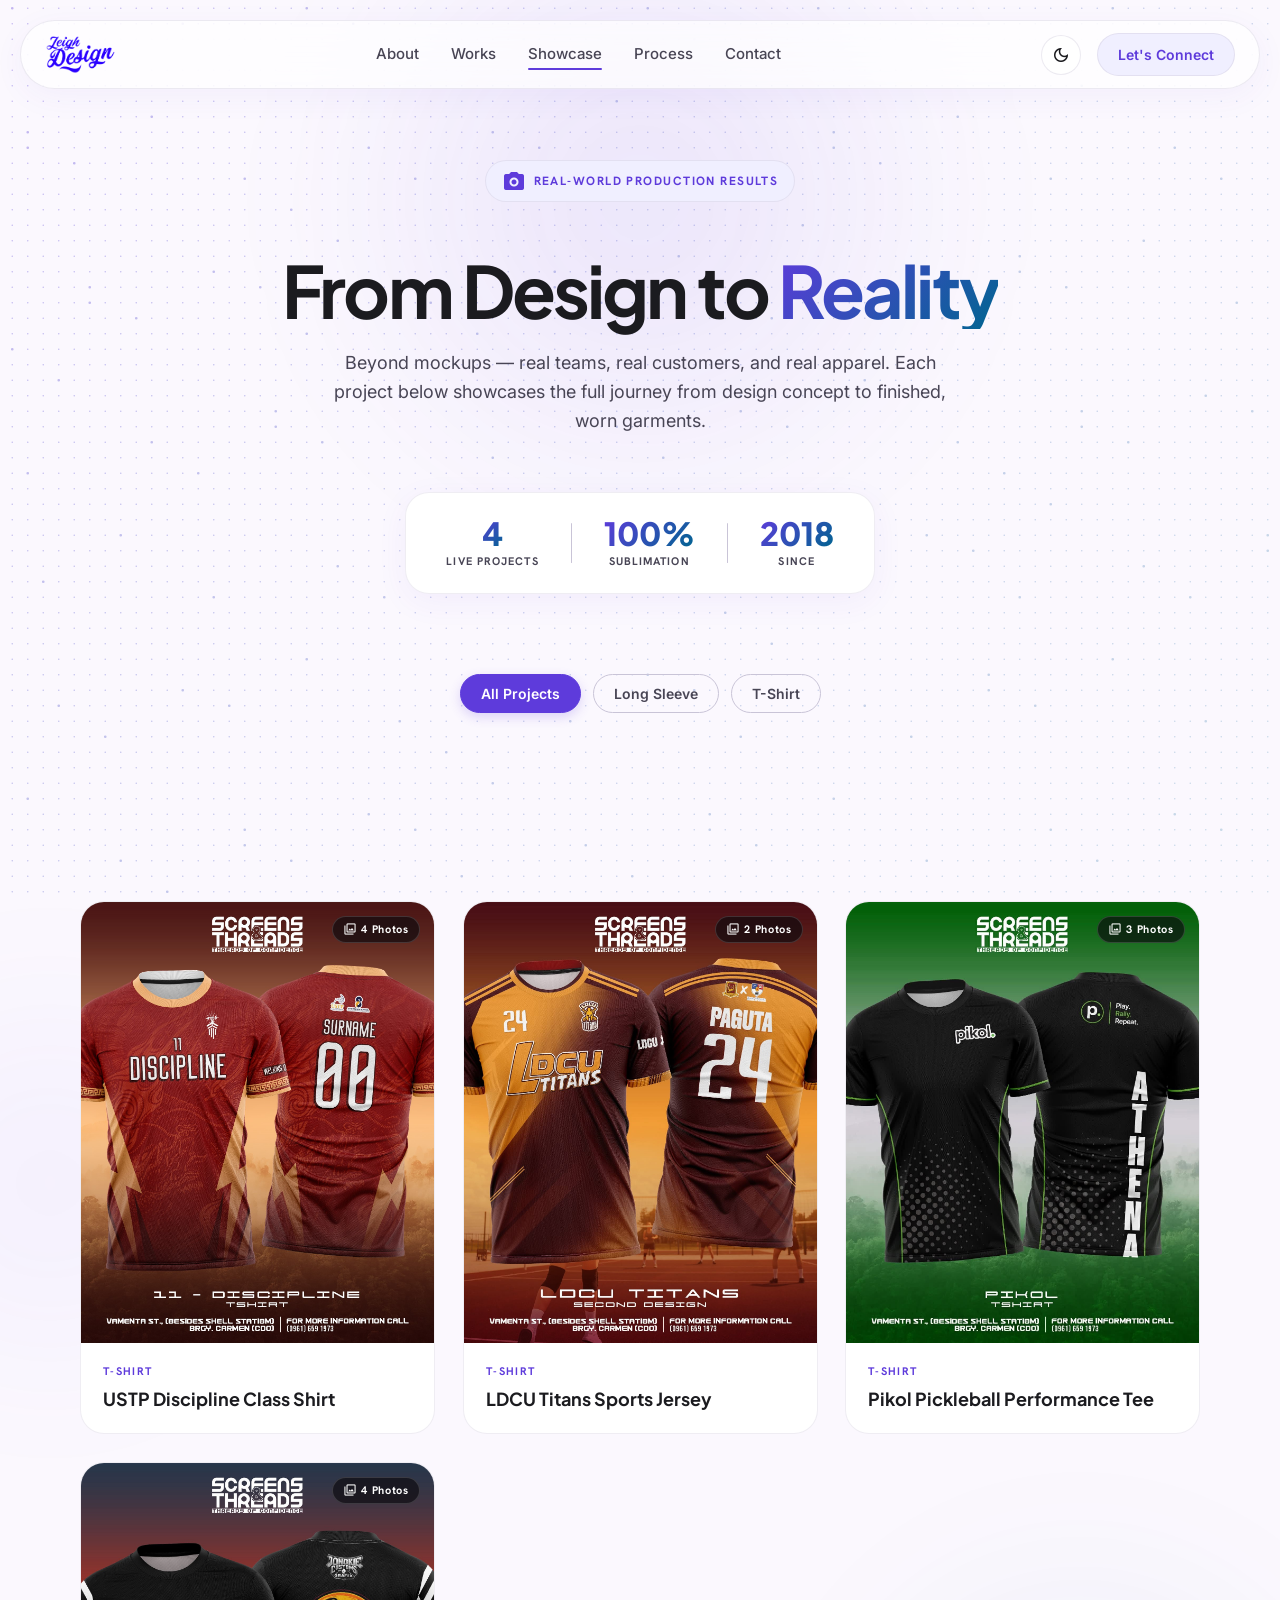
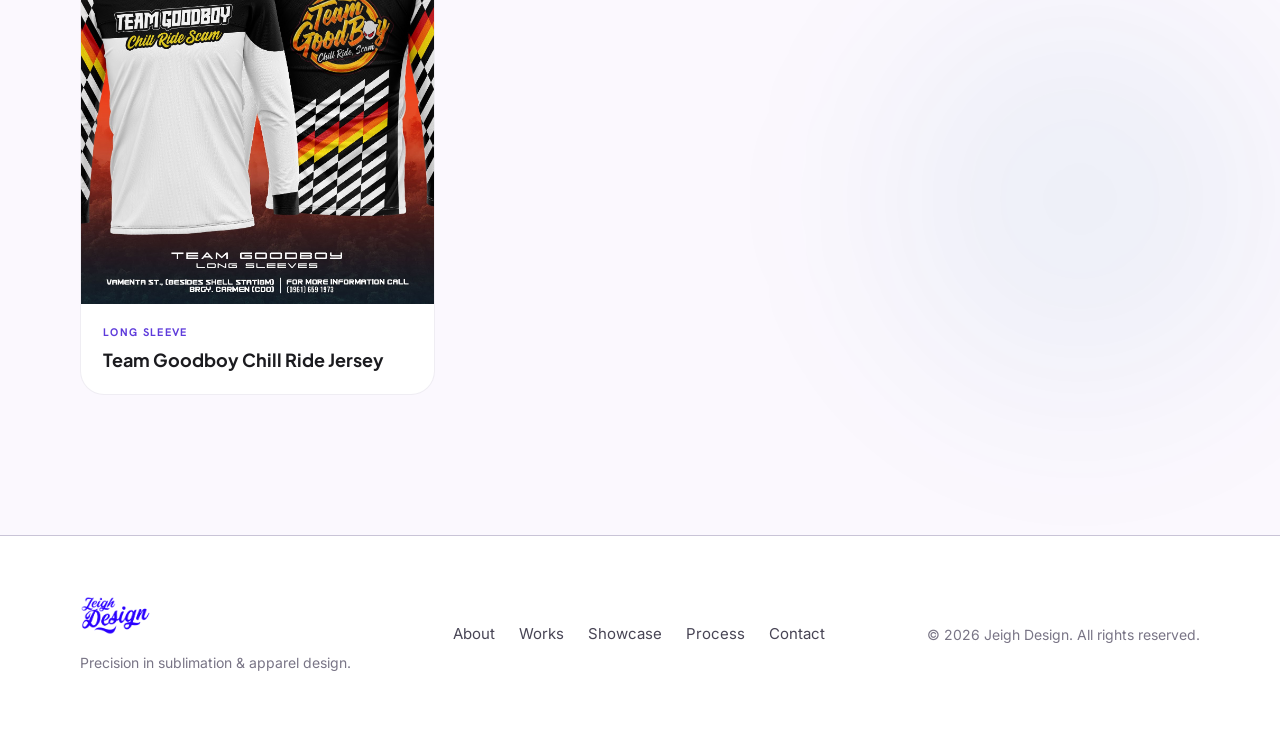
==== commit b9774116: "feat: Add interactive Dot Field background and Border Glow card tracing effects" ====
--- a/showcase.html
+++ b/showcase.html
@@ -77,6 +77,9 @@
   <div class="bg-blob blob-primary" id="blob-1"></div>
   <div class="bg-blob blob-secondary" id="blob-2"></div>
   <div class="bg-blob blob-tertiary" id="blob-3"></div>
+
+  <!-- Interactive Dot Field Background -->
+  <div id="dot-field-bg"></div>
 
   <!-- Main Content -->
   <main>
@@ -269,6 +272,8 @@
   </footer>
 
   <!-- Scripts -->
+  <script src="borderglow.js"></script>
+  <script src="dotfield.js"></script>
   <script src="showcase.js"></script>
 </body>
 </html>
--- a/style.css
+++ b/style.css
@@ -251,6 +251,17 @@
   left: -200px;
 }
 
+/* Interactive Dot Field Background */
+#dot-field-bg {
+  position: fixed;
+  inset: 0;
+  width: 100vw;
+  height: 100vh;
+  z-index: -2;
+  pointer-events: none;
+  overflow: hidden;
+}
+
 /* Glassmorphism containers */
 .glass-container {
   background-color: var(--color-glass-bg);
@@ -1571,3 +1582,245 @@
 .reveal-delay-3 {
   transition-delay: 0.45s;
 }
+
+/* ============================================================ */
+/* BORDER GLOW INTERACTIVE STYLES                                */
+/* ============================================================ */
+
+.border-glow {
+  --edge-proximity: 0;
+  --cursor-angle: 45deg;
+  --edge-sensitivity: 30;
+  --color-sensitivity: calc(var(--edge-sensitivity) + 20);
+  --border-radius: var(--rounded-xl);
+  --glow-padding: 30px;
+  --cone-spread: 25;
+  --fill-opacity: 0.25;
+  --card-bg: var(--color-card-bg);
+
+  /* Adaptive gradients using site design system colors */
+  --color-1: var(--color-primary);
+  --color-2: var(--color-secondary);
+  --color-3: var(--color-primary-fixed-dim, #cabeff);
+
+  --gradient-one: radial-gradient(at 80% 55%, var(--color-1) 0px, transparent 50%);
+  --gradient-two: radial-gradient(at 69% 34%, var(--color-2) 0px, transparent 50%);
+  --gradient-three: radial-gradient(at 8% 6%, var(--color-3) 0px, transparent 50%);
+  --gradient-four: radial-gradient(at 41% 38%, var(--color-1) 0px, transparent 50%);
+  --gradient-five: radial-gradient(at 86% 85%, var(--color-2) 0px, transparent 50%);
+  --gradient-six: radial-gradient(at 82% 18%, var(--color-3) 0px, transparent 50%);
+  --gradient-seven: radial-gradient(at 51% 4%, var(--color-1) 0px, transparent 50%);
+  --gradient-base: linear-gradient(var(--color-1) 0 100%);
+
+  /* Default glow color (purple) */
+  --glow-color-hsl: 258, 67%, 55%;
+  --glow-color: hsl(var(--glow-color-hsl) / 100%);
+  --glow-color-60: hsl(var(--glow-color-hsl) / 60%);
+  --glow-color-50: hsl(var(--glow-color-hsl) / 50%);
+  --glow-color-40: hsl(var(--glow-color-hsl) / 40%);
+  --glow-color-30: hsl(var(--glow-color-hsl) / 30%);
+  --glow-color-20: hsl(var(--glow-color-hsl) / 20%);
+  --glow-color-10: hsl(var(--glow-color-hsl) / 10%);
+
+  position: relative;
+  border-radius: var(--border-radius);
+  isolation: isolate;
+  transform: translate3d(0, 0, 0.01px);
+  display: grid;
+  background: var(--card-bg);
+  overflow: visible !important; /* Allow the glow to spill out */
+  transition: transform var(--transition-medium), box-shadow var(--transition-medium);
+}
+
+[data-theme="dark"] .border-glow {
+  --glow-color-hsl: 258, 100%, 78%;
+}
+
+.border-glow::before,
+.border-glow::after,
+.border-glow > .edge-light {
+  content: "";
+  position: absolute;
+  inset: 0;
+  border-radius: inherit;
+  transition: opacity 0.25s ease-out;
+  z-index: -1;
+}
+
+.border-glow:not(:hover):not(.sweep-active)::before,
+.border-glow:not(:hover):not(.sweep-active)::after,
+.border-glow:not(:hover):not(.sweep-active) > .edge-light {
+  opacity: 0;
+  transition: opacity 0.75s ease-in-out;
+}
+
+/* Colored mesh-gradient border outline */
+.border-glow::before {
+  border: 1px solid transparent;
+  background:
+    linear-gradient(var(--card-bg) 0 100%) padding-box,
+    linear-gradient(rgb(255 255 255 / 0%) 0% 100%) border-box,
+    var(--gradient-one) border-box,
+    var(--gradient-two) border-box,
+    var(--gradient-three) border-box,
+    var(--gradient-four) border-box,
+    var(--gradient-five) border-box,
+    var(--gradient-six) border-box,
+    var(--gradient-seven) border-box,
+    var(--gradient-base) border-box;
+
+  opacity: calc((var(--edge-proximity) - var(--color-sensitivity)) / (100 - var(--color-sensitivity)));
+
+  mask-image:
+    conic-gradient(
+      from var(--cursor-angle) at center,
+      black calc(var(--cone-spread) * 1%),
+      transparent calc((var(--cone-spread) + 15) * 1%),
+      transparent calc((100 - var(--cone-spread) - 15) * 1%),
+      black calc((100 - var(--cone-spread)) * 1%
+    ));
+  -webkit-mask-image:
+    conic-gradient(
+      from var(--cursor-angle) at center,
+      black calc(var(--cone-spread) * 1%),
+      transparent calc((var(--cone-spread) + 15) * 1%),
+      transparent calc((100 - var(--cone-spread) - 15) * 1%),
+      black calc((100 - var(--cone-spread)) * 1%
+    ));
+}
+
+/* Colored mesh-gradient background overlay near edges */
+.border-glow::after {
+  border: 1px solid transparent;
+  background:
+    var(--gradient-one) padding-box,
+    var(--gradient-two) padding-box,
+    var(--gradient-three) padding-box,
+    var(--gradient-four) padding-box,
+    var(--gradient-five) padding-box,
+    var(--gradient-six) padding-box,
+    var(--gradient-seven) padding-box,
+    var(--gradient-base) padding-box;
+
+  mask-image:
+    linear-gradient(to bottom, black, black),
+    radial-gradient(ellipse at 50% 50%, black 40%, transparent 65%),
+    radial-gradient(ellipse at 66% 66%, black 5%, transparent 40%),
+    radial-gradient(ellipse at 33% 33%, black 5%, transparent 40%),
+    radial-gradient(ellipse at 66% 33%, black 5%, transparent 40%),
+    radial-gradient(ellipse at 33% 66%, black 5%, transparent 40%),
+    conic-gradient(from var(--cursor-angle) at center, transparent 5%, black 15%, black 85%, transparent 95%);
+  -webkit-mask-image:
+    linear-gradient(to bottom, black, black),
+    radial-gradient(ellipse at 50% 50%, black 40%, transparent 65%),
+    radial-gradient(ellipse at 66% 66%, black 5%, transparent 40%),
+    radial-gradient(ellipse at 33% 33%, black 5%, transparent 40%),
+    radial-gradient(ellipse at 66% 33%, black 5%, transparent 40%),
+    radial-gradient(ellipse at 33% 66%, black 5%, transparent 40%),
+    conic-gradient(from var(--cursor-angle) at center, transparent 5%, black 15%, black 85%, transparent 95%);
+
+  mask-composite: subtract, add, add, add, add, add;
+  -webkit-mask-composite: source-out, destination-over, destination-over, destination-over, destination-over, destination-over;
+  opacity: calc(var(--fill-opacity, 0.25) * (var(--edge-proximity) - var(--color-sensitivity)) / (100 - var(--color-sensitivity)));
+  mix-blend-mode: soft-light;
+}
+
+/* Outer glow trail */
+.border-glow > .edge-light {
+  inset: calc(var(--glow-padding) * -1);
+  pointer-events: none;
+  z-index: 1;
+
+  mask-image:
+    conic-gradient(
+      from var(--cursor-angle) at center, black 2.5%, transparent 10%, transparent 90%, black 97.5%
+    );
+  -webkit-mask-image:
+    conic-gradient(
+      from var(--cursor-angle) at center, black 2.5%, transparent 10%, transparent 90%, black 97.5%
+    );
+
+  opacity: calc((var(--edge-proximity) - var(--edge-sensitivity)) / (100 - var(--edge-sensitivity)));
+  mix-blend-mode: plus-lighter;
+}
+
+.border-glow > .edge-light::before {
+  content: "";
+  position: absolute;
+  inset: var(--glow-padding);
+  border-radius: inherit;
+  box-shadow:
+    inset 0 0 0 1px var(--glow-color),
+    inset 0 0 1px 0 var(--glow-color-60),
+    inset 0 0 3px 0 var(--glow-color-50),
+    inset 0 0 6px 0 var(--glow-color-40),
+    inset 0 0 15px 0 var(--glow-color-30),
+    inset 0 0 25px 2px var(--glow-color-20),
+    inset 0 0 50px 2px var(--glow-color-10),
+    0 0 1px 0 var(--glow-color-60),
+    0 0 3px 0 var(--glow-color-50),
+    0 0 6px 0 var(--glow-color-40),
+    0 0 15px 0 var(--glow-color-30),
+    0 0 25px 2px var(--glow-color-20),
+    0 0 50px 2px var(--glow-color-10);
+}
+
+.border-glow-inner {
+  display: flex;
+  flex-direction: column;
+  position: relative;
+  overflow: hidden;
+  z-index: 1;
+  border-radius: calc(var(--border-radius) - 1px);
+  width: 100%;
+  height: 100%;
+}
+
+/* ============================================================ */
+/* OVERRIDES FOR EXISTING CONTAINERS TO MERGE WITH BORDER GLOW  */
+/* ============================================================ */
+
+/* Gallery Bento Cards Overrides */
+.gallery-card.border-glow {
+  box-shadow: none !important;
+  aspect-ratio: auto !important;
+  background: var(--color-card-bg) !important;
+  border: 1px solid var(--color-card-border) !important;
+}
+
+.gallery-card.border-glow > .border-glow-inner {
+  aspect-ratio: 4/5;
+  background: transparent !important;
+  border: none !important;
+  box-shadow: none !important;
+  overflow: hidden;
+}
+
+@media (min-width: 768px) {
+  .gallery-card.border-glow.bento-colspan-2 > .border-glow-inner {
+    aspect-ratio: 8/5;
+  }
+}
+
+/* Contact Card Overrides */
+.contact-card.border-glow {
+  padding: 0 !important;
+  background: var(--color-card-bg) !important;
+  border: 1px solid var(--color-card-border) !important;
+  box-shadow: 0 16px 40px rgba(94, 59, 219, 0.04) !important;
+  overflow: visible !important;
+}
+
+.contact-card.border-glow > .border-glow-inner {
+  padding: 40px 24px;
+  background: transparent !important;
+  border: none !important;
+  box-shadow: none !important;
+}
+
+@media (min-width: 768px) {
+  .contact-card.border-glow > .border-glow-inner {
+    padding: 60px 80px;
+  }
+}
+
--- a/showcase.css
+++ b/showcase.css
@@ -648,3 +648,19 @@
 [data-theme="dark"] .sc-modal-inner {
   background: var(--color-surface-low);
 }
+
+/* Showcase Card Overrides for Border Glow */
+.sc-card.border-glow {
+  box-shadow: none !important;
+  background: var(--color-card-bg) !important;
+  border: 1px solid var(--color-card-border) !important;
+}
+
+.sc-card.border-glow > .border-glow-inner {
+  background: transparent !important;
+  border: none !important;
+  box-shadow: none !important;
+  overflow: hidden;
+  height: 100%;
+}
+
